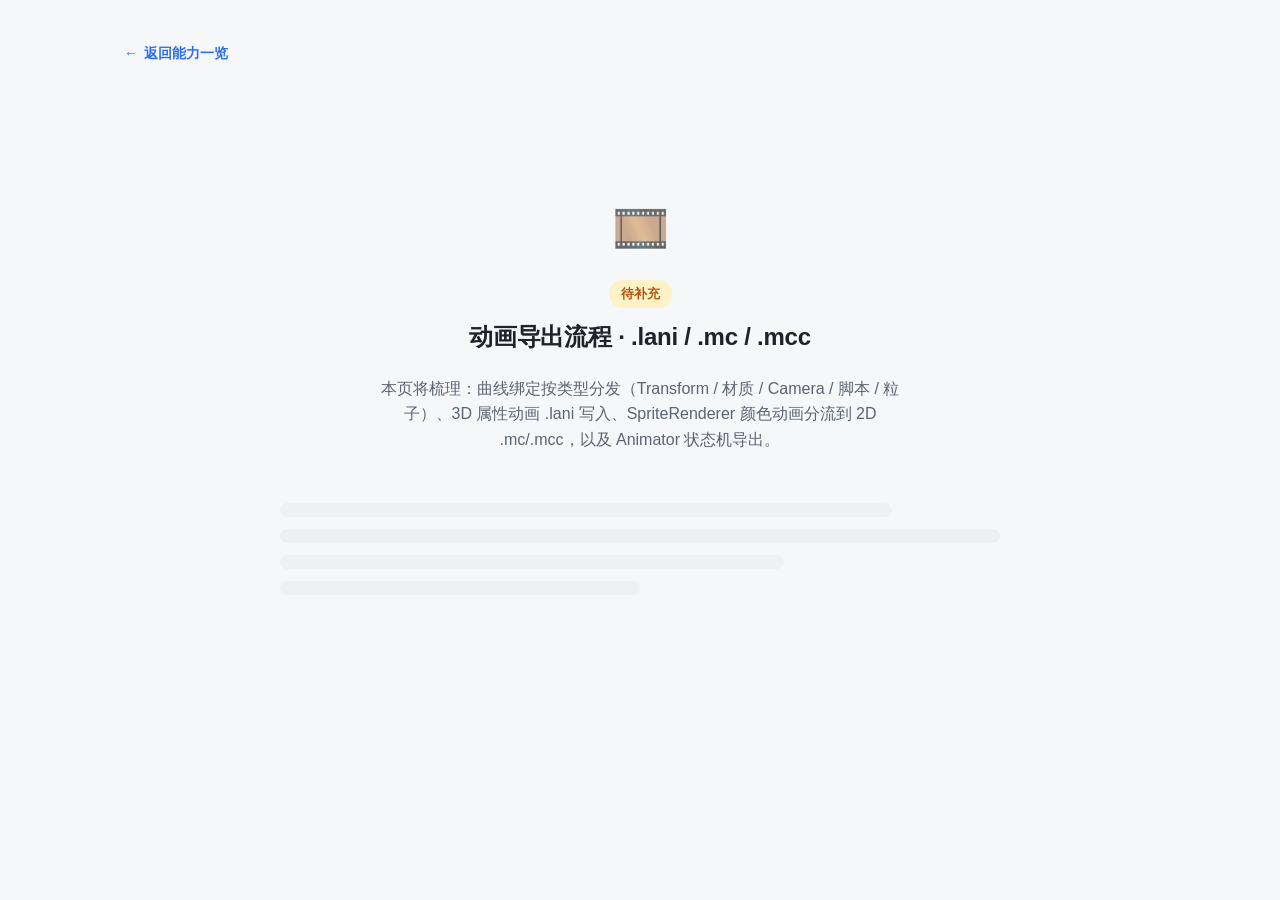
==== docs/flows/animation.html @ 9ba0f3ff "提交 docs架构" ====
<!DOCTYPE html>
<html lang="zh-CN">
<head>
<meta charset="UTF-8">
<meta name="viewport" content="width=device-width, initial-scale=1.0">
<title>动画导出流程 · .lani / .mc / .mcc</title>
<link rel="stylesheet" href="../style.css">
</head>
<body>
<div class="wrap">
  <a class="back-link" href="../index.html"><span>←</span> 返回能力一览</a>
  <div class="placeholder">
    <div class="ph-icon">🎞️</div>
    <span class="ph-tag">待补充</span>
    <h1>动画导出流程 · .lani / .mc / .mcc</h1>
    <p>本页将梳理：曲线绑定按类型分发（Transform / 材质 / Camera / 脚本 / 粒子）、3D 属性动画 .lani 写入、SpriteRenderer 颜色动画分流到 2D .mc/.mcc，以及 Animator 状态机导出。</p>
    <div class="skeleton">
      <div class="sk-bar w85"></div>
      <div class="sk-bar"></div>
      <div class="sk-bar w70"></div>
      <div class="sk-bar w50"></div>
    </div>
  </div>
</div>
</body>
</html>
---- docs/style.css ----
/* ===========================================================
   LayaAir3.0 Unity Plugin — 能力文档共享样式
   简约 · 清晰 · 一目了然
   =========================================================== */

:root {
  --bg: #f6f7f9;
  --card: #ffffff;
  --border: #e6e8eb;
  --text: #1f2329;
  --text-soft: #5b6471;
  --text-faint: #8a93a0;
  --accent: #2f6df6;

  /* 支持度色板 */
  --full-fg: #15803d;     --full-bg: #dcfce7;
  --part-fg: #b45309;     --part-bg: #fef3c7;
  --conf-fg: #1d4ed8;     --conf-bg: #dbeafe;
  --exp-fg:  #7c3aed;     --exp-bg:  #ede9fe;
  --no-fg:   #b91c1c;     --no-bg:   #fee2e2;

  --radius: 12px;
  --shadow: 0 1px 2px rgba(16, 24, 40, .04), 0 4px 16px rgba(16, 24, 40, .05);
}

* { box-sizing: border-box; }

html { scroll-behavior: smooth; }

body {
  margin: 0;
  font-family: -apple-system, BlinkMacSystemFont, "Segoe UI", "PingFang SC",
               "Hiragino Sans GB", "Microsoft YaHei", "Helvetica Neue", Arial, sans-serif;
  background: var(--bg);
  color: var(--text);
  line-height: 1.6;
  -webkit-font-smoothing: antialiased;
}

.wrap {
  max-width: 1080px;
  margin: 0 auto;
  padding: 40px 24px 80px;
}

/* ---------- 页头 ---------- */
header.page {
  margin-bottom: 28px;
}
.eyebrow {
  font-size: 13px;
  letter-spacing: .08em;
  text-transform: uppercase;
  color: var(--text-faint);
  font-weight: 600;
  margin: 0 0 8px;
}
h1 {
  font-size: 30px;
  line-height: 1.25;
  margin: 0 0 10px;
  font-weight: 700;
  letter-spacing: -.01em;
}
.subtitle {
  font-size: 15px;
  color: var(--text-soft);
  margin: 0;
  max-width: 760px;
}
.meta-row {
  display: flex;
  flex-wrap: wrap;
  gap: 8px 18px;
  margin-top: 16px;
  font-size: 13px;
  color: var(--text-faint);
}
.meta-row b { color: var(--text-soft); font-weight: 600; }

/* ---------- 图例 ---------- */
.legend {
  display: flex;
  flex-wrap: wrap;
  gap: 10px;
  margin: 22px 0 8px;
  padding: 14px 16px;
  background: var(--card);
  border: 1px solid var(--border);
  border-radius: var(--radius);
}
.legend .item { display: flex; align-items: center; gap: 7px; font-size: 13px; color: var(--text-soft); }

/* ---------- 支持度徽章 ---------- */
.badge {
  display: inline-flex;
  align-items: center;
  gap: 5px;
  font-size: 12.5px;
  font-weight: 600;
  padding: 2px 9px;
  border-radius: 999px;
  white-space: nowrap;
  line-height: 1.5;
}
.badge.full { color: var(--full-fg); background: var(--full-bg); }
.badge.part { color: var(--part-fg); background: var(--part-bg); }
.badge.conf { color: var(--conf-fg); background: var(--conf-bg); }
.badge.exp  { color: var(--exp-fg);  background: var(--exp-bg); }
.badge.no   { color: var(--no-fg);   background: var(--no-bg); }

/* ---------- 分组卡片 ---------- */
section.group {
  background: var(--card);
  border: 1px solid var(--border);
  border-radius: var(--radius);
  box-shadow: var(--shadow);
  margin-top: 22px;
  overflow: hidden;
}
.group-head {
  display: flex;
  align-items: center;
  justify-content: space-between;
  gap: 16px;
  padding: 18px 22px;
  border-bottom: 1px solid var(--border);
}
.group-head .gh-left { display: flex; align-items: baseline; gap: 12px; flex-wrap: wrap; }
.group-head h2 {
  font-size: 17px;
  margin: 0;
  font-weight: 700;
}
.group-head .gh-desc { font-size: 13px; color: var(--text-faint); }

/* 流程链接按钮 */
.flow-link {
  display: inline-flex;
  align-items: center;
  gap: 6px;
  font-size: 13px;
  font-weight: 600;
  color: var(--accent);
  text-decoration: none;
  padding: 6px 12px;
  border: 1px solid #cfe0ff;
  background: #f0f5ff;
  border-radius: 8px;
  white-space: nowrap;
  transition: background .15s ease, transform .15s ease;
}
.flow-link:hover { background: #e3eeff; transform: translateX(1px); }
.flow-link .arrow { font-size: 14px; }

/* ---------- 表格 ---------- */
table {
  width: 100%;
  border-collapse: collapse;
  font-size: 14px;
}
thead th {
  text-align: left;
  font-size: 12px;
  font-weight: 600;
  letter-spacing: .03em;
  text-transform: uppercase;
  color: var(--text-faint);
  padding: 11px 22px;
  background: #fafbfc;
  border-bottom: 1px solid var(--border);
}
tbody td {
  padding: 13px 22px;
  border-bottom: 1px solid #f0f2f4;
  vertical-align: top;
}
tbody tr:last-child td { border-bottom: none; }
tbody tr:hover { background: #fafbfc; }

td.feat { font-weight: 600; color: var(--text); width: 26%; }
td.target { color: var(--text-soft); width: 24%; }
td.sup { width: 96px; white-space: nowrap; }
td.note { color: var(--text-soft); font-size: 13px; }

code, .mono {
  font-family: "SF Mono", "JetBrains Mono", "Fira Code", Consolas, "Courier New", monospace;
  font-size: 12.5px;
  background: #f1f3f5;
  padding: 1px 5px;
  border-radius: 5px;
  color: #3b4250;
}

/* 不支持区块的标签流 */
.chips { display: flex; flex-wrap: wrap; gap: 8px; padding: 18px 22px; }
.chip {
  font-size: 13px;
  padding: 5px 12px;
  border-radius: 8px;
  background: var(--no-bg);
  color: var(--no-fg);
  font-weight: 500;
}
.chips-note { padding: 0 22px 18px; font-size: 12.5px; color: var(--text-faint); }

/* ---------- 页脚 ---------- */
footer.page {
  margin-top: 40px;
  padding-top: 20px;
  border-top: 1px solid var(--border);
  font-size: 12.5px;
  color: var(--text-faint);
}
footer.page a { color: var(--accent); text-decoration: none; }

/* ---------- 占位（流程详情）页 ---------- */
.placeholder {
  min-height: 70vh;
  display: flex;
  flex-direction: column;
  align-items: center;
  justify-content: center;
  text-align: center;
  gap: 14px;
}
.placeholder .ph-icon {
  font-size: 46px;
  opacity: .8;
}
.placeholder h1 { font-size: 24px; }
.placeholder p { color: var(--text-soft); max-width: 520px; margin: 0 auto; }
.placeholder .ph-tag {
  font-size: 12.5px;
  font-weight: 600;
  color: var(--part-fg);
  background: var(--part-bg);
  padding: 4px 12px;
  border-radius: 999px;
}

.back-link {
  display: inline-flex;
  align-items: center;
  gap: 6px;
  font-size: 14px;
  font-weight: 600;
  color: var(--accent);
  text-decoration: none;
  margin-bottom: 20px;
}
.back-link:hover { text-decoration: underline; }

/* 流程详情页的章节占位骨架 */
.skeleton {
  margin-top: 24px;
  width: 100%;
  max-width: 720px;
}
.skeleton .sk-bar {
  height: 14px;
  border-radius: 7px;
  background: linear-gradient(90deg, #eef0f2 25%, #f6f7f9 37%, #eef0f2 63%);
  background-size: 400% 100%;
  margin: 12px 0;
  animation: shimmer 1.4s ease infinite;
}
.skeleton .sk-bar.w70 { width: 70%; }
.skeleton .sk-bar.w50 { width: 50%; }
.skeleton .sk-bar.w85 { width: 85%; }
@keyframes shimmer {
  0% { background-position: 100% 0; }
  100% { background-position: 0 0; }
}

/* ===========================================================
   安装 / 界面介绍页 专用
   =========================================================== */
.lead { font-size: 15px; color: var(--text-soft); margin: 0 0 4px; }

/* 顶部快速开始入口（主页用） */
.quickstart {
  display: flex; align-items: center; justify-content: space-between; gap: 16px;
  margin-top: 16px; padding: 14px 18px;
  background: linear-gradient(135deg, #f0f5ff, #eef6ff);
  border: 1px solid #cfe0ff; border-radius: var(--radius);
}
.quickstart .qs-text { font-size: 14px; color: var(--text-soft); }
.quickstart .qs-text b { color: var(--text); }

/* 环境要求网格 */
.req-grid { display: grid; grid-template-columns: repeat(auto-fit, minmax(170px, 1fr)); gap: 12px; padding: 18px 22px; }
.req-grid .req { background: #fafbfc; border: 1px solid var(--border); border-radius: 10px; padding: 12px 14px; }
.req-grid .req .k { font-size: 12px; color: var(--text-faint); font-weight: 600; text-transform: uppercase; letter-spacing: .04em; }
.req-grid .req .v { font-size: 15px; font-weight: 600; margin-top: 3px; word-break: break-all; }

/* 编号步骤 */
.steps { list-style: none; counter-reset: step; margin: 0; padding: 20px 22px 10px; }
.steps > li { position: relative; padding: 0 0 20px 44px; }
.steps > li:last-child { padding-bottom: 6px; }
.steps > li::before {
  counter-increment: step; content: counter(step);
  position: absolute; left: 0; top: -2px;
  width: 28px; height: 28px; border-radius: 50%;
  background: var(--accent); color: #fff; font-weight: 700; font-size: 14px;
  display: flex; align-items: center; justify-content: center;
}
.steps > li:not(:last-child)::after {
  content: ""; position: absolute; left: 13px; top: 30px; bottom: 4px; width: 2px; background: var(--border);
}
.steps .st-title { font-weight: 600; }
.steps .st-body { font-size: 13.5px; color: var(--text-soft); margin-top: 4px; }
.steps .st-body code { font-size: 12px; }

/* 提示框 */
.note { margin: 16px 22px; padding: 12px 16px; border-radius: 10px; background: #f0f5ff; border-left: 3px solid var(--accent); font-size: 13.5px; color: var(--text-soft); }
.note + .note { margin-top: -4px; }
.note b { color: var(--text); }
.note.warn { background: #fff7ed; border-left-color: #ea580c; }
.note.warn b { color: #c2410c; }

/* 窗口示意图 */
.win-mock { margin: 18px 22px; border: 1px solid var(--border); border-radius: 12px; overflow: hidden; background: #fff; box-shadow: var(--shadow); font-size: 13px; }
.win-mock .wm-title { background: #eceff3; padding: 9px 14px; font-weight: 600; color: var(--text-soft); border-bottom: 1px solid var(--border); display: flex; align-items: center; gap: 9px; }
.win-mock .wm-dots { display: inline-flex; gap: 5px; }
.win-mock .wm-dots i { width: 10px; height: 10px; border-radius: 50%; background: #cdd3da; display: inline-block; }
.win-mock .wm-body { padding: 16px; }
.seg { display: inline-flex; border: 1px solid var(--border); border-radius: 8px; overflow: hidden; margin-bottom: 6px; }
.seg span { padding: 6px 18px; font-weight: 600; color: var(--text-soft); }
.seg span.on { background: var(--accent); color: #fff; }
.fold { border-top: 1px solid #f0f2f4; padding: 11px 4px; }
.fold .fold-h { font-weight: 600; color: var(--text); }
.fold .fold-h::before { content: "▾ "; color: var(--text-faint); }
.fold .opt { color: var(--text-soft); padding: 4px 0 2px 20px; }
.fold .opt .box { display: inline-block; width: 13px; height: 13px; border: 1.5px solid #b6bcc4; border-radius: 3px; vertical-align: -2px; margin-right: 8px; }
.wm-field { display: flex; gap: 8px; align-items: center; margin-top: 16px; }
.wm-field .lbl { color: var(--text-soft); font-weight: 600; }
.wm-field .inp { flex: 1; border: 1px solid var(--border); border-radius: 6px; padding: 6px 10px; color: var(--text-faint); background: #fafbfc; }
.wm-field .btn { border: 1px solid var(--border); border-radius: 6px; padding: 6px 14px; font-weight: 600; color: var(--text-soft); background: #f1f3f5; }
.wm-export { margin-top: 12px; text-align: center; background: var(--accent); color: #fff; font-weight: 700; padding: 11px; border-radius: 8px; }
.tag-mode { font-size: 11px; font-weight: 600; padding: 1px 8px; border-radius: 999px; background: var(--conf-bg); color: var(--conf-fg); margin-left: 8px; vertical-align: 1px; }

/* 带说明的小标题（窗口拆解） */
.callout-grid { padding: 6px 22px 18px; }
.callout-grid .ci { display: flex; gap: 12px; padding: 10px 0; border-top: 1px solid #f0f2f4; }
.callout-grid .ci:first-child { border-top: none; }
.callout-grid .ci .n { flex: none; width: 24px; height: 24px; border-radius: 6px; background: #eef2ff; color: var(--accent); font-weight: 700; font-size: 13px; display: flex; align-items: center; justify-content: center; }
.callout-grid .ci .c .t { font-weight: 600; font-size: 14px; }
.callout-grid .ci .c .d { font-size: 13px; color: var(--text-soft); margin-top: 2px; }

@media (max-width: 720px) {
  .wrap { padding: 28px 16px 60px; }
  .quickstart { flex-direction: column; align-items: flex-start; }
  thead { display: none; }
  tbody td { display: block; padding: 6px 18px; border: none; }
  tbody tr { display: block; padding: 12px 0; border-bottom: 1px solid #f0f2f4; }
  td.feat { width: auto; font-size: 15px; }
  td.feat::before { content: ""; }
  td.target::before { content: "→ "; color: var(--text-faint); }
  .group-head { flex-direction: column; align-items: flex-start; }
}
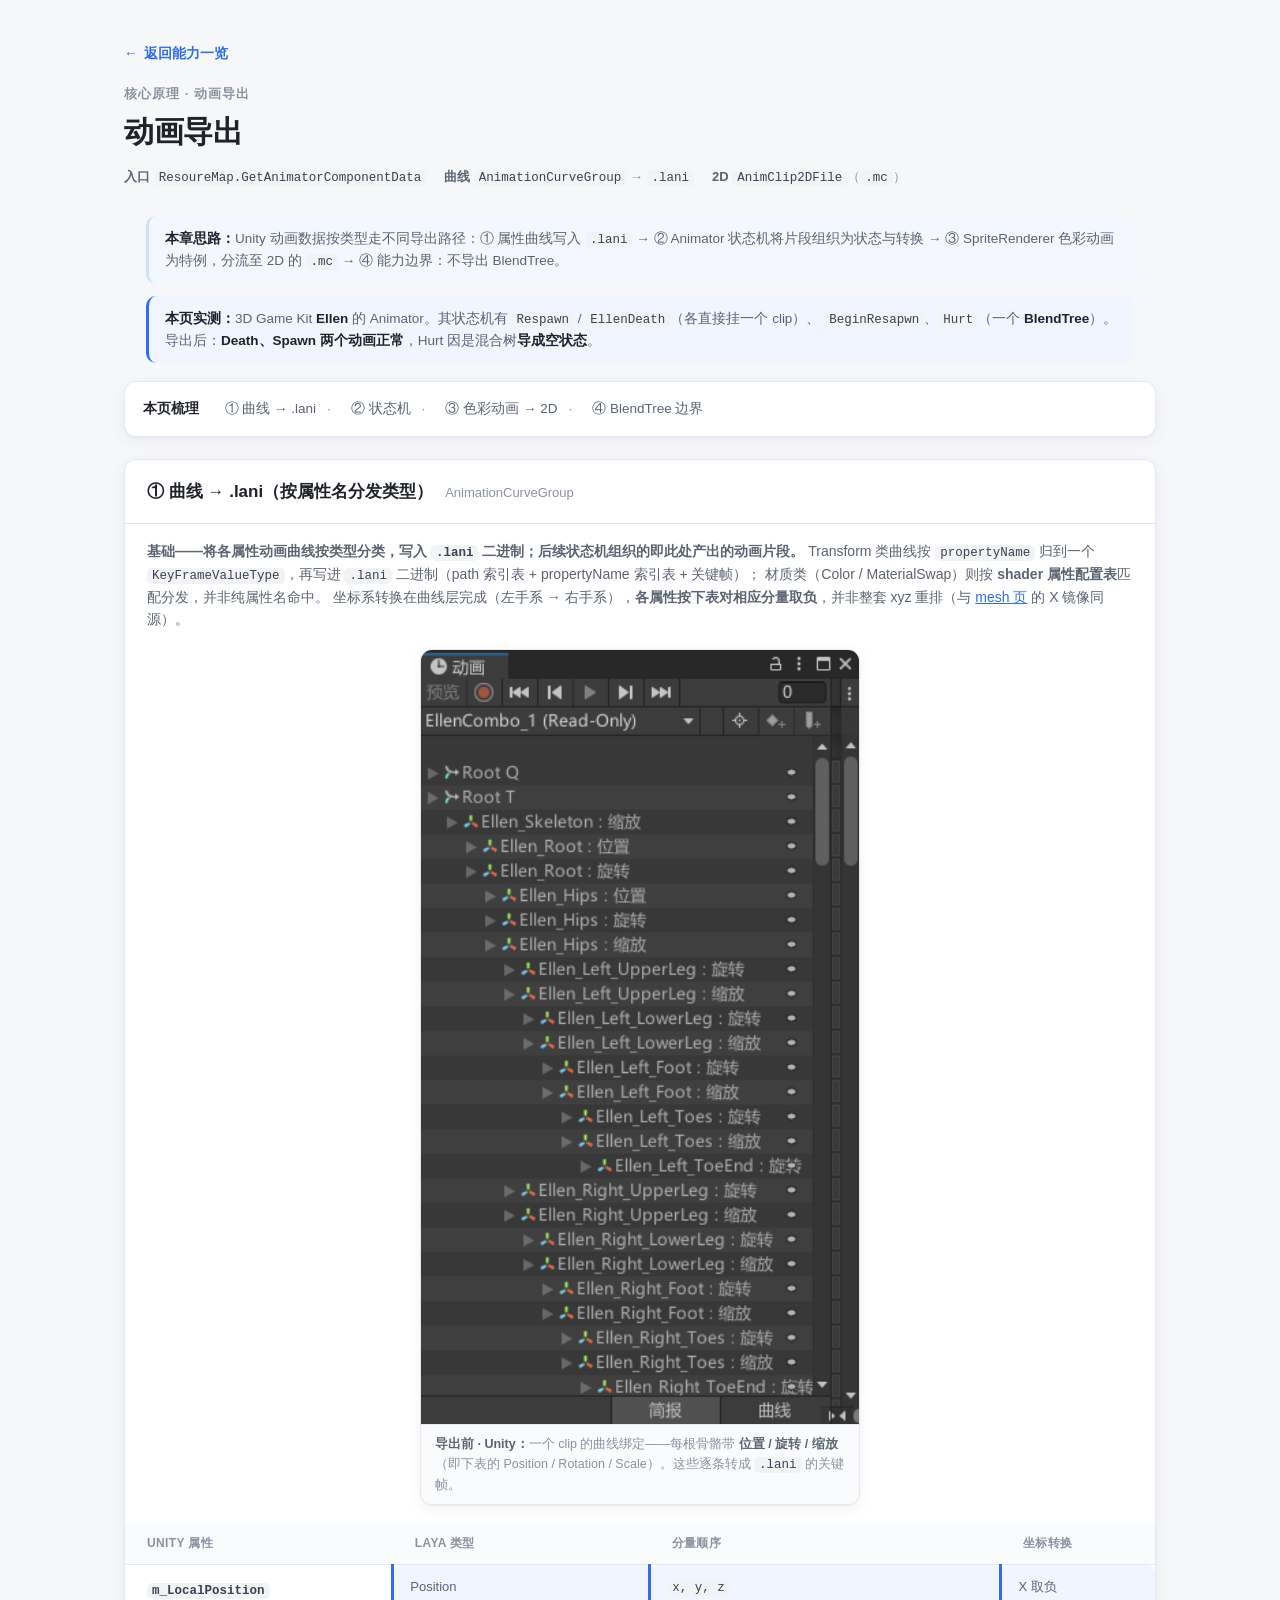
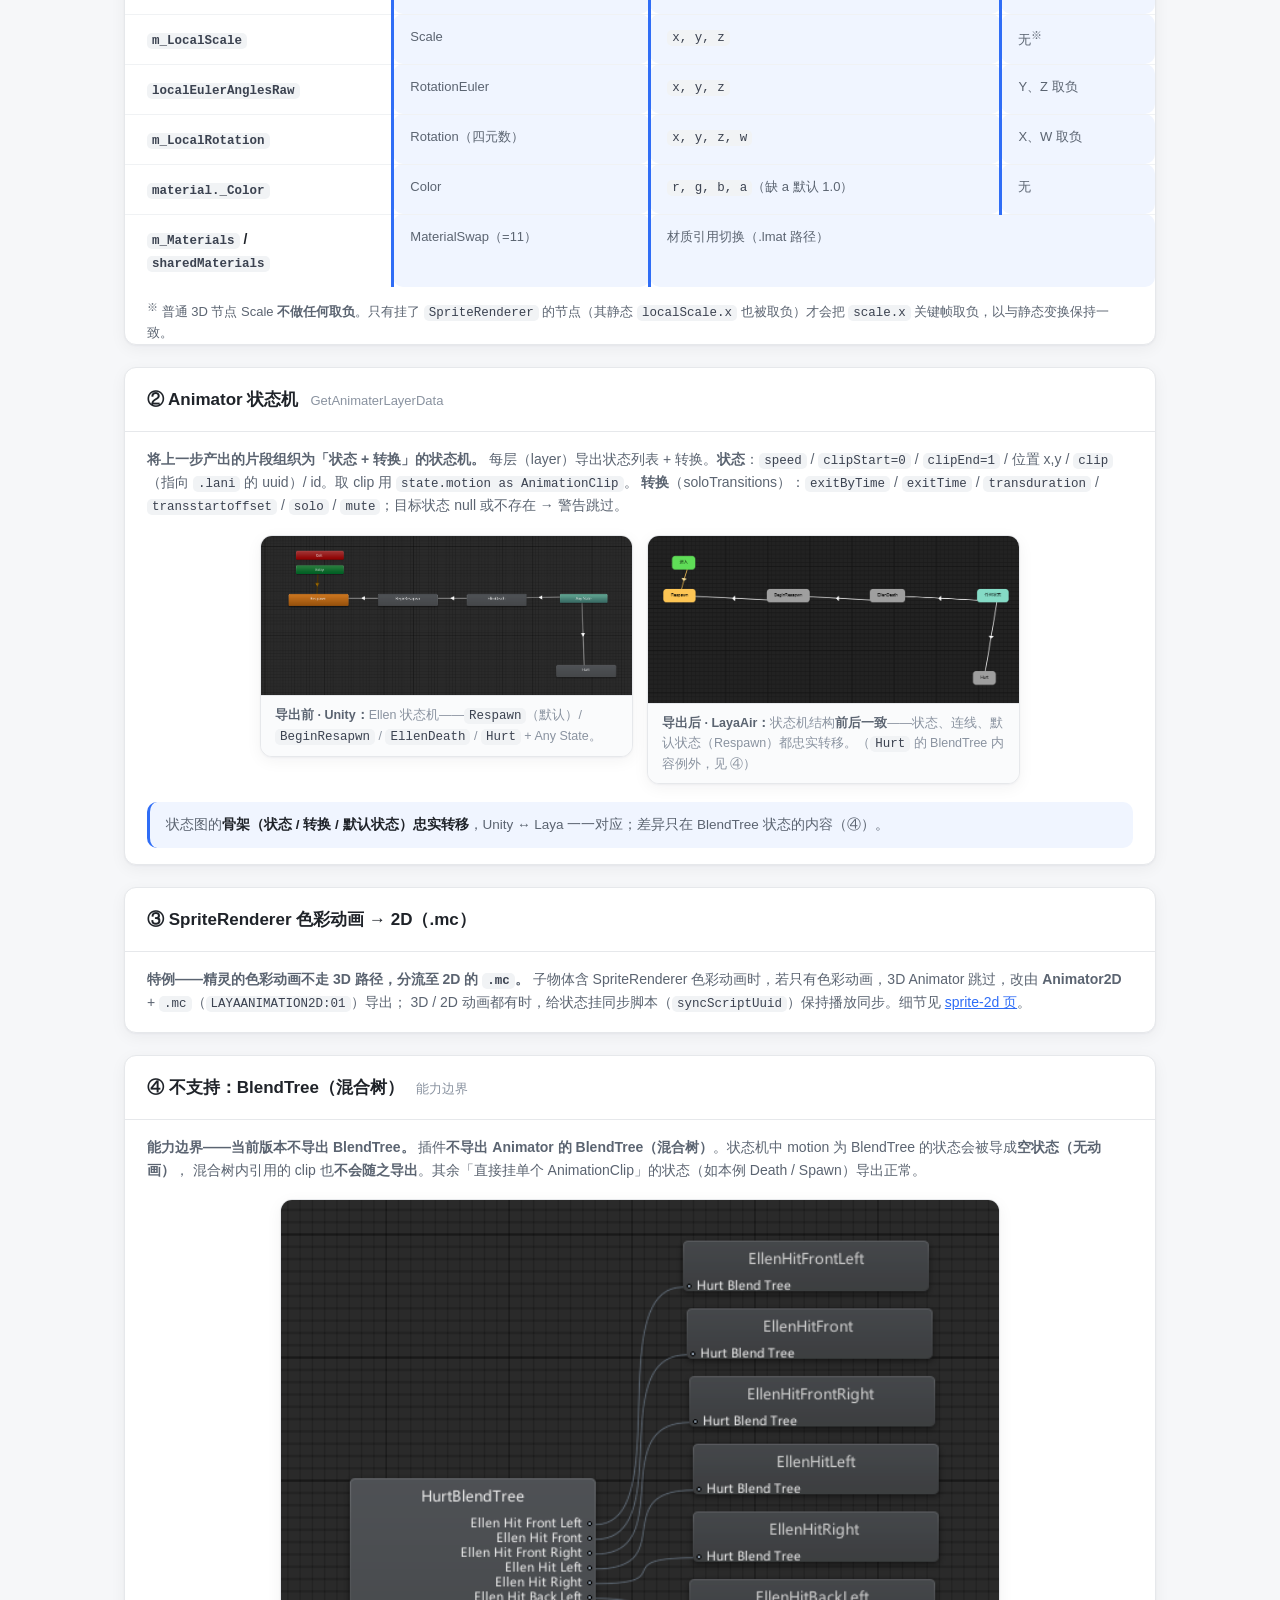
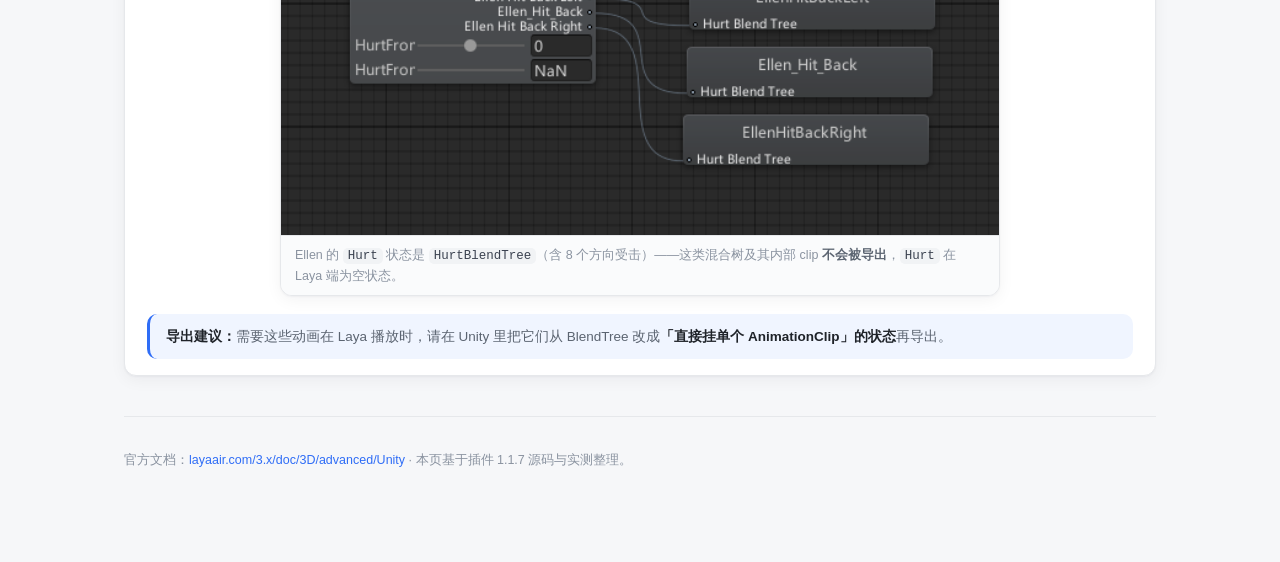
==== commit 9a4caef0: "更新文档" ====
--- a/docs/flows/animation.html
+++ b/docs/flows/animation.html
@@ -3,24 +3,138 @@
 <head>
 <meta charset="UTF-8">
 <meta name="viewport" content="width=device-width, initial-scale=1.0">
-<title>动画导出流程 · .lani / .mc / .mcc</title>
+<title>动画导出 · 曲线 / 状态机 / .lani</title>
 <link rel="stylesheet" href="../style.css">
 </head>
 <body>
 <div class="wrap">
+
   <a class="back-link" href="../index.html"><span>←</span> 返回能力一览</a>
-  <div class="placeholder">
-    <div class="ph-icon">🎞️</div>
-    <span class="ph-tag">待补充</span>
-    <h1>动画导出流程 · .lani / .mc / .mcc</h1>
-    <p>本页将梳理：曲线绑定按类型分发（Transform / 材质 / Camera / 脚本 / 粒子）、3D 属性动画 .lani 写入、SpriteRenderer 颜色动画分流到 2D .mc/.mcc，以及 Animator 状态机导出。</p>
-    <div class="skeleton">
-      <div class="sk-bar w85"></div>
-      <div class="sk-bar"></div>
-      <div class="sk-bar w70"></div>
-      <div class="sk-bar w50"></div>
+
+  <header class="page">
+    <p class="eyebrow">核心原理 · 动画导出</p>
+    <h1>动画导出</h1>
+    <div class="meta-row">
+      <span><b>入口</b> <code>ResoureMap.GetAnimatorComponentData</code></span>
+      <span><b>曲线</b> <code>AnimationCurveGroup</code> → <code>.lani</code></span>
+      <span><b>2D</b> <code>AnimClip2DFile</code>（<code>.mc</code>）</span>
     </div>
+  </header>
+
+  <div class="note" style="background:#f4f7ff;border-color:#cfe0ff;">
+    <b>本章思路：</b>Unity 动画数据按类型走不同导出路径：① 属性曲线写入 <code>.lani</code> → ② Animator 状态机将片段组织为状态与转换 → ③ SpriteRenderer 色彩动画为特例，分流至 2D 的 <code>.mc</code> → ④ 能力边界：不导出 BlendTree。
   </div>
+
+  <div class="note">
+    <b>本页实测：</b>3D Game Kit <b>Ellen</b> 的 Animator。其状态机有 <code>Respawn</code> / <code>EllenDeath</code>（各直接挂一个 clip）、
+    <code>BeginResapwn</code>、<code>Hurt</code>（一个 <b>BlendTree</b>）。导出后：<b>Death、Spawn 两个动画正常</b>，Hurt 因是混合树<b>导成空状态</b>。
+  </div>
+
+  <nav class="toc">
+    <b class="toc-label">本页梳理</b>
+    <a href="#s1">① 曲线 → .lani</a>
+    <a href="#s2">② 状态机</a>
+    <a href="#s3">③ 色彩动画 → 2D</a>
+    <a href="#s4">④ BlendTree 边界</a>
+  </nav>
+
+  <!-- ① 曲线 → .lani -->
+  <section class="group" id="s1">
+    <div class="group-head">
+      <div class="gh-left"><h2>① 曲线 → .lani（按属性名分发类型）</h2><span class="gh-desc">AnimationCurveGroup</span></div>
+    </div>
+    <p style="padding:16px 22px 0;margin:0;color:var(--text-soft);font-size:14px;">
+      <b>基础——将各属性动画曲线按类型分类，写入 <code>.lani</code> 二进制；后续状态机组织的即此处产出的动画片段。</b>
+      Transform 类曲线按 <code>propertyName</code> 归到一个 <code>KeyFrameValueType</code>，再写进 <code>.lani</code> 二进制（path 索引表 + propertyName 索引表 + 关键帧）；
+      材质类（Color / MaterialSwap）则按 <b>shader 属性配置表</b>匹配分发，并非纯属性名命中。
+      坐标系转换在曲线层完成（左手系 → 右手系），<b>各属性按下表对相应分量取负</b>，并非整套 xyz 重排（与 <a href="mesh.html" style="color:var(--accent)">mesh 页</a> 的 X 镜像同源）。
+    </p>
+
+    <figure class="shot sm">
+      <img src="../img/animation-clip-curves.png" alt="Unity 动画曲线列表">
+      <figcaption><b>导出前 · Unity：</b>一个 clip 的曲线绑定——每根骨骼带 <b>位置 / 旋转 / 缩放</b>（即下表的 Position / Rotation / Scale）。这些逐条转成 <code>.lani</code> 的关键帧。</figcaption>
+    </figure>
+
+    <table>
+      <thead><tr><th>Unity 属性</th><th>Laya 类型</th><th>分量顺序</th><th>坐标转换</th></tr></thead>
+      <tbody>
+        <tr><td class="feat"><code>m_LocalPosition</code></td><td class="note">Position</td><td class="note"><code>x, y, z</code></td><td class="note">X 取负</td></tr>
+        <tr><td class="feat"><code>m_LocalScale</code></td><td class="note">Scale</td><td class="note"><code>x, y, z</code></td><td class="note">无<sup>※</sup></td></tr>
+        <tr><td class="feat"><code>localEulerAnglesRaw</code></td><td class="note">RotationEuler</td><td class="note"><code>x, y, z</code></td><td class="note">Y、Z 取负</td></tr>
+        <tr><td class="feat"><code>m_LocalRotation</code></td><td class="note">Rotation（四元数）</td><td class="note"><code>x, y, z, w</code></td><td class="note">X、W 取负</td></tr>
+        <tr><td class="feat"><code>material._Color</code></td><td class="note">Color</td><td class="note"><code>r, g, b, a</code>（缺 a 默认 1.0）</td><td class="note">无</td></tr>
+        <tr><td class="feat"><code>m_Materials</code> / <code>sharedMaterials</code></td><td class="note">MaterialSwap（=11）</td><td class="note" colspan="2">材质引用切换（.lmat 路径）</td></tr>
+      </tbody>
+    </table>
+    <p style="padding:12px 22px 0;margin:0;color:var(--text-soft);font-size:13px;">
+      <sup>※</sup> 普通 3D 节点 Scale <b>不做任何取负</b>。只有挂了 <code>SpriteRenderer</code> 的节点（其静态 <code>localScale.x</code> 也被取负）才会把 <code>scale.x</code> 关键帧取负，以与静态变换保持一致。
+    </p>
+  </section>
+
+  <!-- ② Animator 状态机 -->
+  <section class="group" id="s2">
+    <div class="group-head">
+      <div class="gh-left"><h2>② Animator 状态机</h2><span class="gh-desc">GetAnimaterLayerData</span></div>
+    </div>
+    <p style="padding:16px 22px 0;margin:0;color:var(--text-soft);font-size:14px;">
+      <b>将上一步产出的片段组织为「状态 + 转换」的状态机。</b>
+      每层（layer）导出状态列表 + 转换。<b>状态</b>：<code>speed</code> / <code>clipStart=0</code> / <code>clipEnd=1</code> / 位置 x,y /
+      <code>clip</code>（指向 <code>.lani</code> 的 uuid）/ id。取 clip 用 <code>state.motion as AnimationClip</code>。
+      <b>转换</b>（soloTransitions）：<code>exitByTime</code> / <code>exitTime</code> / <code>transduration</code> / <code>transstartoffset</code> / <code>solo</code> / <code>mute</code>；目标状态 null 或不存在 → 警告跳过。
+    </p>
+
+    <div class="shot-pair">
+      <figure class="shot">
+        <img src="../img/animation-controller.png" alt="Unity Animator 状态机">
+        <figcaption><b>导出前 · Unity：</b>Ellen 状态机——<code>Respawn</code>（默认）/ <code>BeginResapwn</code> / <code>EllenDeath</code> / <code>Hurt</code> + Any State。</figcaption>
+      </figure>
+      <figure class="shot">
+        <img src="../img/animation-laya-controller.png" alt="Laya 导出的状态机">
+        <figcaption><b>导出后 · LayaAir：</b>状态机结构<b>前后一致</b>——状态、连线、默认状态（Respawn）都忠实转移。（<code>Hurt</code> 的 BlendTree 内容例外，见 ④）</figcaption>
+      </figure>
+    </div>
+    <div class="note">状态图的<b>骨架（状态 / 转换 / 默认状态）忠实转移</b>，Unity ↔ Laya 一一对应；差异只在 BlendTree 状态的内容（④）。</div>
+  </section>
+
+  <!-- ③ 2D 色彩动画 -->
+  <section class="group" id="s3">
+    <div class="group-head">
+      <div class="gh-left"><h2>③ SpriteRenderer 色彩动画 → 2D（.mc）</h2></div>
+    </div>
+    <p style="padding:16px 22px 18px;margin:0;color:var(--text-soft);font-size:14px;">
+      <b>特例——精灵的色彩动画不走 3D 路径，分流至 2D 的 <code>.mc</code>。</b>
+      子物体含 SpriteRenderer 色彩动画时，若只有色彩动画，3D Animator 跳过，改由 <b>Animator2D</b> + <code>.mc</code>（<code>LAYAANIMATION2D:01</code>）导出；
+      3D / 2D 动画都有时，给状态挂同步脚本（<code>syncScriptUuid</code>）保持播放同步。细节见 <a href="sprite-2d.html" style="color:var(--accent)">sprite-2d 页</a>。
+    </p>
+  </section>
+
+  <!-- ④ 不支持 BlendTree -->
+  <section class="group" id="s4">
+    <div class="group-head">
+      <div class="gh-left"><h2>④ 不支持：BlendTree（混合树）</h2><span class="gh-desc">能力边界</span></div>
+    </div>
+    <p style="padding:16px 22px 0;margin:0;color:var(--text-soft);font-size:14px;">
+      <b>能力边界——当前版本不导出 BlendTree。</b>
+      插件<b>不导出 Animator 的 BlendTree（混合树）</b>。状态机中 motion 为 BlendTree 的状态会被导成<b>空状态（无动画）</b>，
+      混合树内引用的 clip 也<b>不会随之导出</b>。其余「直接挂单个 AnimationClip」的状态（如本例 Death / Spawn）导出正常。
+    </p>
+
+    <figure class="shot">
+      <img src="../img/animation-blendtree.png" alt="Ellen Hurt BlendTree">
+      <figcaption>Ellen 的 <code>Hurt</code> 状态是 <code>HurtBlendTree</code>（含 8 个方向受击）——这类混合树及其内部 clip <b>不会被导出</b>，<code>Hurt</code> 在 Laya 端为空状态。</figcaption>
+    </figure>
+
+    <div class="note">
+      <b>导出建议：</b>需要这些动画在 Laya 播放时，请在 Unity 里把它们从 BlendTree 改成<b>「直接挂单个 AnimationClip」的状态</b>再导出。
+    </div>
+  </section>
+
+  <footer class="page">
+    <p>官方文档：<a href="https://layaair.com/3.x/doc/3D/advanced/Unity/readme.html">layaair.com/3.x/doc/3D/advanced/Unity</a> · 本页基于插件 1.1.7 源码与实测整理。</p>
+  </footer>
+
 </div>
+
+<script src="../lightbox.js"></script>
 </body>
 </html>
--- a/docs/style.css
+++ b/docs/style.css
@@ -359,3 +359,51 @@
   td.target::before { content: "→ "; color: var(--text-faint); }
   .group-head { flex-direction: column; align-items: flex-start; }
 }
+
+/* ===========================================================
+   流程详情页 · 截图卡片 & 点击放大预览（共享）
+   配合 lightbox.js 使用
+   =========================================================== */
+.shot { margin: 18px auto; max-width: 720px; border: 1px solid var(--border); border-radius: 12px; overflow: hidden; box-shadow: var(--shadow); background: #fff; }
+.shot img { display: block; width: 100%; height: auto; cursor: zoom-in; transition: opacity .15s ease; }
+.shot img:hover { opacity: .92; }
+.shot figcaption { padding: 9px 14px; font-size: 12.5px; color: var(--text-faint); background: #fafbfc; border-top: 1px solid var(--border); }
+.shot figcaption b { color: var(--text-soft); font-weight: 600; }
+.shot.sm { max-width: 440px; }
+.shot-pair { display: grid; grid-template-columns: 1fr 1fr; gap: 14px; margin: 18px auto; max-width: 760px; align-items: start; }
+.shot-pair .shot { margin: 0; max-width: none; }
+@media (max-width: 720px) { .shot-pair { grid-template-columns: 1fr; } }
+
+.lightbox { position: fixed; inset: 0; background: rgba(10,14,20,.88); display: none; align-items: center; justify-content: center; z-index: 1000; cursor: zoom-out; padding: 40px; }
+.lightbox.open { display: flex; }
+.lightbox img { max-width: 96%; max-height: 90%; border-radius: 8px; box-shadow: 0 10px 50px rgba(0,0,0,.55); }
+.lightbox .lb-cap { position: absolute; bottom: 20px; left: 0; right: 0; text-align: center; color: #d7dbe0; font-size: 13px; padding: 0 40px; }
+.lightbox .lb-close { position: absolute; top: 16px; right: 26px; color: #fff; font-size: 34px; line-height: 1; font-weight: 300; cursor: pointer; opacity: .8; }
+.lightbox .lb-close:hover { opacity: 1; }
+
+/* ===========================================================
+   代码块 · 源码 / GLSL 展示（共享，custom-shader 等页使用）
+   =========================================================== */
+.code { margin: 16px 22px; border: 1px solid #2b3442; border-radius: 10px; overflow: hidden; background: #1b212c; box-shadow: var(--shadow); }
+.code .cap { display: flex; align-items: center; gap: 9px; padding: 8px 14px; background: #151a23; border-bottom: 1px solid #2b3442; font-size: 12px; color: #8a93a0; font-weight: 600; }
+.code .cap .pill { font-size: 10.5px; font-weight: 700; padding: 1px 9px; border-radius: 999px; letter-spacing: .02em; }
+.code .cap .pill.in  { background: #2a3a4d; color: #9fcbff; }
+.code .cap .pill.out { background: #3c3320; color: #f0c674; }
+.code pre { margin: 0; padding: 13px 16px; overflow-x: auto; font-family: "SF Mono", "Cascadia Code", "JetBrains Mono", Consolas, "Courier New", monospace; font-size: 12px; line-height: 1.7; color: #c6cede; tab-size: 2; }
+.code pre .c  { color: #5d6b7e; font-style: italic; }   /* 原注释 */
+.code pre .e  { color: #ff7b86; font-weight: 600; }      /* 问题标注 */
+.code pre .ok { color: #8fd178; }                         /* 正确点 */
+.code-cols { display: grid; grid-template-columns: 1fr 1fr; gap: 14px; margin: 16px 22px; }
+.code-cols .code { margin: 0; }
+@media (max-width: 720px) { .code-cols { grid-template-columns: 1fr; } }
+
+/* ===========================================================
+   本页梳理 · 迷你目录（共享，各 flow 页顶部使用，可点跳转）
+   =========================================================== */
+.toc { display: flex; flex-wrap: wrap; align-items: center; gap: 4px 2px; margin: 18px 0; padding: 13px 18px; background: #fff; border: 1px solid var(--border); border-radius: 12px; box-shadow: var(--shadow); font-size: 13.5px; }
+.toc .toc-label { font-weight: 700; color: var(--text); margin-right: 14px; letter-spacing: .01em; }
+.toc a { color: var(--text-soft); text-decoration: none; padding: 3px 9px; border-radius: 7px; transition: background .15s ease, color .15s ease; }
+.toc a:hover { color: var(--accent); background: #eef2ff; }
+.toc a:not(:last-of-type)::after { content: "·"; color: var(--text-faint); margin-left: 11px; pointer-events: none; }
+html { scroll-behavior: smooth; }
+section.group { scroll-margin-top: 16px; }
